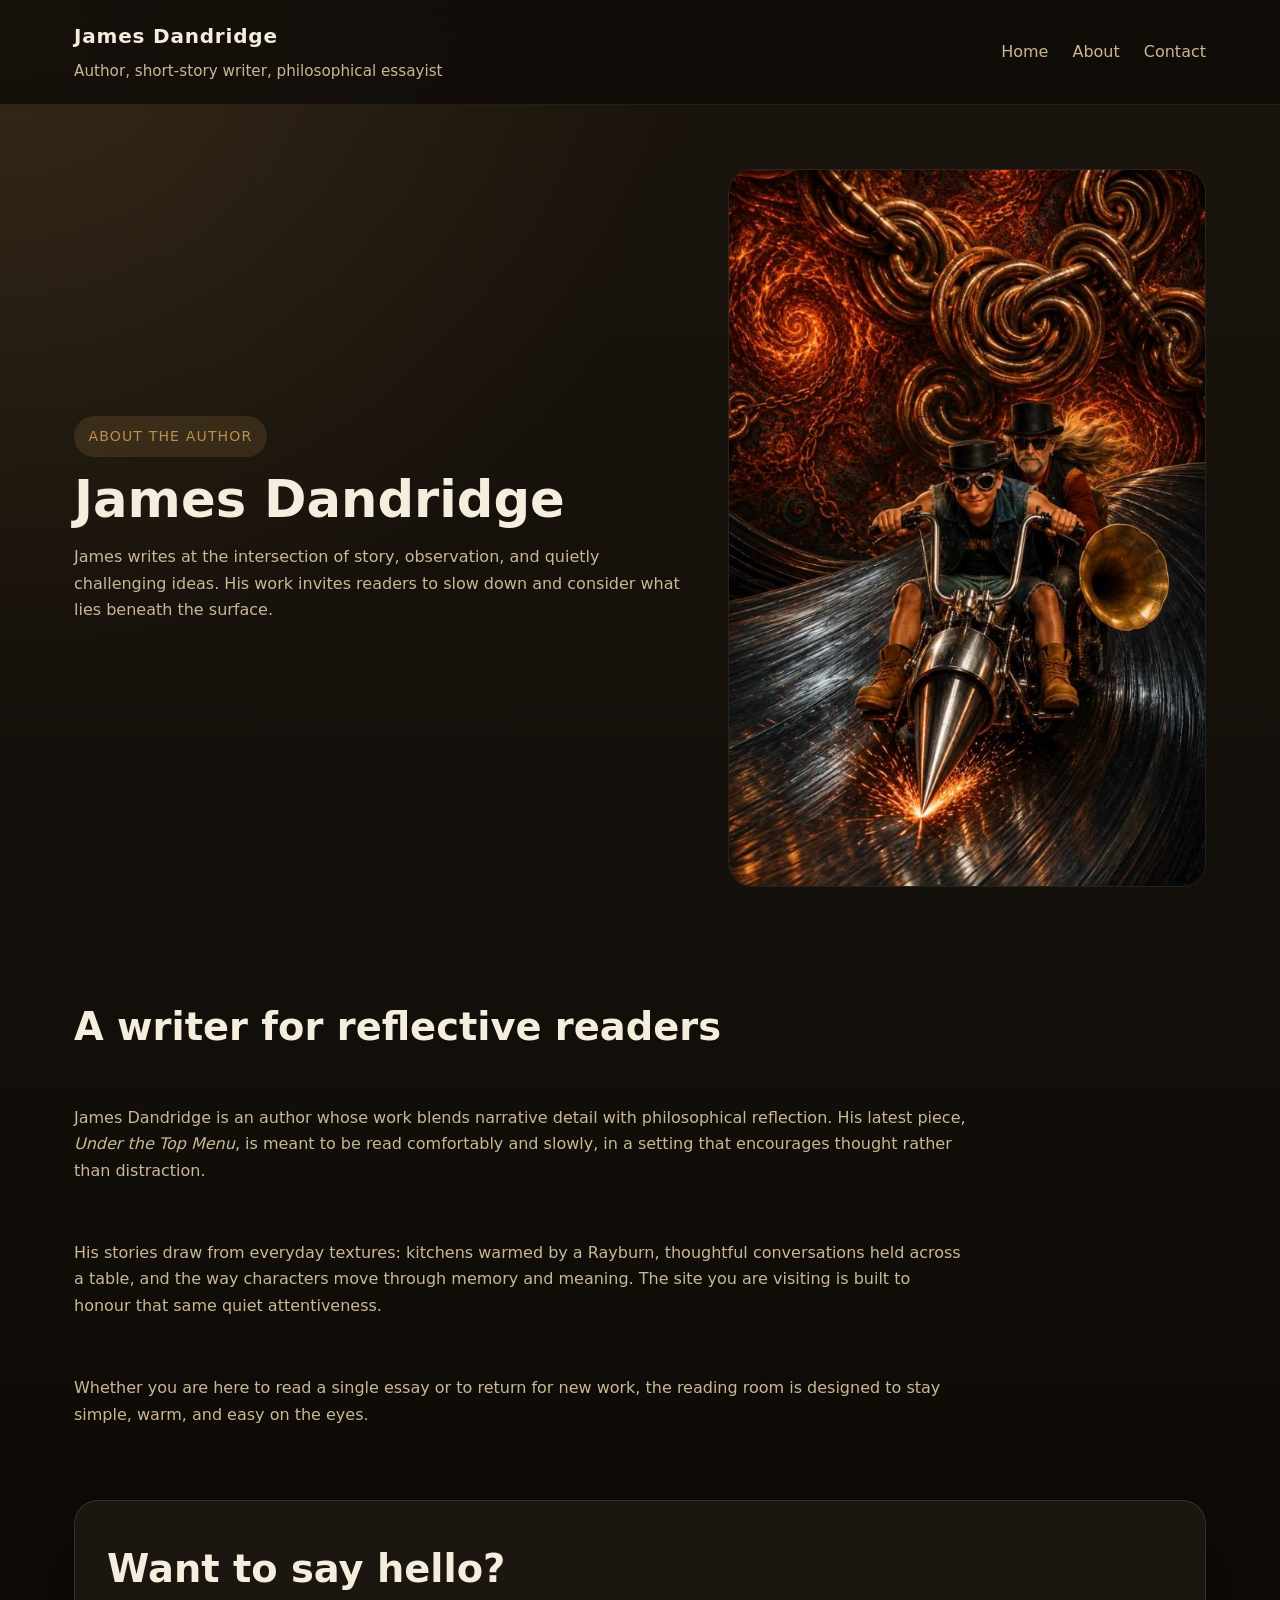
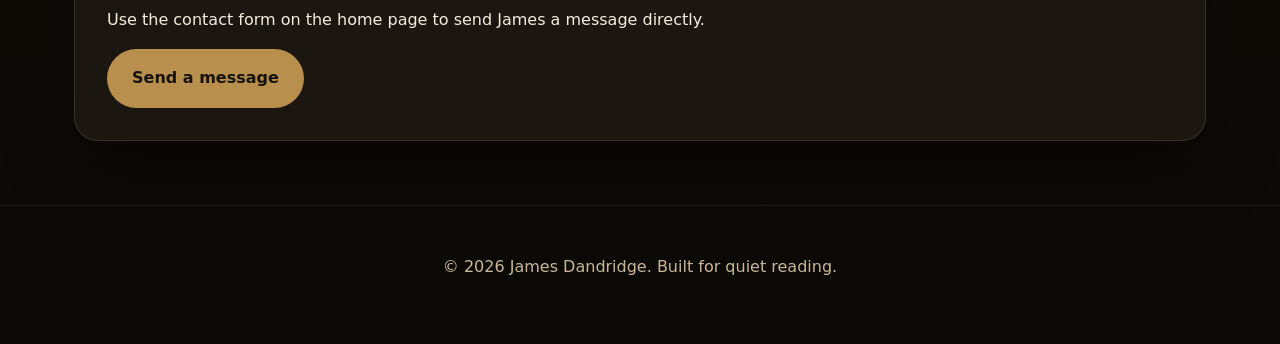
==== about.html @ 2d478050 "Initial James Dandridge author website" ====
<!DOCTYPE html>
<html lang="en">
<head>
  <meta charset="UTF-8">
  <meta name="viewport" content="width=device-width, initial-scale=1.0">
  <title>About James Dandridge</title>
  <link rel="stylesheet" href="styles.css">
</head>
<body>
  <header class="site-header">
    <div class="header-inner">
      <div class="brand">
        <a href="index.html">James Dandridge</a>
        <p>Author, short-story writer, philosophical essayist</p>
      </div>
      <nav class="site-nav">
        <a href="index.html">Home</a>
        <a href="about.html">About</a>
        <a href="#contact">Contact</a>
      </nav>
    </div>
  </header>

  <main>
    <section class="about-hero">
      <div class="about-copy">
        <span class="section-label">About the author</span>
        <h1>James Dandridge</h1>
        <p>James writes at the intersection of story, observation, and quietly challenging ideas. His work invites readers to slow down and consider what lies beneath the surface.</p>
      </div>
      <div class="about-image">
        <img src="cover.jpg" alt="Book cover for Under the Top Menu">
      </div>
    </section>

    <section class="about-section">
      <h2>A writer for reflective readers</h2>
      <p>James Dandridge is an author whose work blends narrative detail with philosophical reflection. His latest piece, <em>Under the Top Menu</em>, is meant to be read comfortably and slowly, in a setting that encourages thought rather than distraction.</p>
      <p>His stories draw from everyday textures: kitchens warmed by a Rayburn, thoughtful conversations held across a table, and the way characters move through memory and meaning. The site you are visiting is built to honour that same quiet attentiveness.</p>
      <p>Whether you are here to read a single essay or to return for new work, the reading room is designed to stay simple, warm, and easy on the eyes.</p>
    </section>

    <section class="about-contact-panel" id="contact">
      <h2>Want to say hello?</h2>
      <p>Use the contact form on the home page to send James a message directly.</p>
      <a href="index.html#contact" class="button">Send a message</a>
    </section>
  </main>

  <footer class="site-footer">
    <p>© 2026 James Dandridge. Built for quiet reading.</p>
  </footer>
</body>
</html>
---- styles.css ----
:root {
  color-scheme: dark;
  --bg: #0f0c08;
  --surface: #1d1810;
  --surface-soft: rgba(255, 244, 217, 0.1);
  --surface-muted: #27221a;
  --text: #f5edde;
  --text-muted: #c9b797;
  --accent: #b88f4d;
  --accent-strong: #d49f4f;
  --border: rgba(255, 244, 217, 0.12);
  --shadow: 0 24px 70px rgba(0, 0, 0, 0.35);
  --radius: 24px;
  font-family: Inter, ui-sans-serif, system-ui, -apple-system, BlinkMacSystemFont, "Segoe UI", sans-serif;
}

* {
  box-sizing: border-box;
}

html {
  scroll-behavior: smooth;
}

body {
  margin: 0;
  min-height: 100vh;
  background: radial-gradient(circle at top left, rgba(184, 143, 77, 0.18), transparent 30%), linear-gradient(180deg, #1a140d 0%, #0b0906 100%);
  color: var(--text);
  line-height: 1.65;
}

img {
  max-width: 100%;
  display: block;
}

a {
  color: inherit;
  text-decoration: none;
}

button,
input,
textarea {
  font: inherit;
}

.site-header {
  border-bottom: 1px solid rgba(255, 244, 217, 0.08);
  position: sticky;
  top: 0;
  z-index: 20;
  backdrop-filter: blur(14px);
  background: rgba(15, 12, 8, 0.82);
}

.header-inner {
  max-width: 1180px;
  margin: 0 auto;
  padding: 1.25rem 1.5rem;
  display: flex;
  align-items: center;
  justify-content: space-between;
  gap: 1rem;
}

.brand a {
  font-size: 1.25rem;
  font-weight: 700;
  letter-spacing: 0.04em;
}

.brand p {
  margin: 0.35rem 0 0;
  color: var(--text-muted);
  font-size: 0.95rem;
}

.site-nav {
  display: flex;
  gap: 1.5rem;
  flex-wrap: wrap;
}

.site-nav a {
  color: var(--text-muted);
  transition: color 0.2s ease;
}

.site-nav a:hover {
  color: var(--accent-strong);
}

main {
  max-width: 1180px;
  margin: 0 auto;
  padding: 2rem 1.5rem 4rem;
}

.hero,
.about-hero {
  display: grid;
  grid-template-columns: minmax(0, 1.3fr) minmax(320px, 1fr);
  gap: 2rem;
  align-items: center;
  padding: 2rem 0 3rem;
}

.hero-copy,
.about-copy {
  max-width: 680px;
}

.eyebrow,
.section-label {
  display: inline-flex;
  padding: 0.55rem 0.9rem;
  background: rgba(184, 143, 77, 0.16);
  color: var(--accent);
  font-size: 0.88rem;
  letter-spacing: 0.08em;
  text-transform: uppercase;
  border-radius: 999px;
}

h1,
h2 {
  margin: 1rem 0 1.1rem;
  line-height: 1.05;
}

h1 {
  font-size: clamp(2.6rem, 4vw, 4.5rem);
}

h2 {
  font-size: clamp(2rem, 3vw, 3rem);
}

.hero-text,
.section-intro p,
.about-copy p,
.story-content p,
.contact-card p,
.about-section p {
  max-width: 56rem;
  color: var(--text-muted);
}

.hero-buttons {
  display: flex;
  gap: 1rem;
  flex-wrap: wrap;
  margin-top: 2rem;
}

.button {
  display: inline-flex;
  align-items: center;
  justify-content: center;
  padding: 0.95rem 1.5rem;
  border-radius: 999px;
  border: 1px solid transparent;
  background: var(--accent);
  color: #15120b;
  font-weight: 700;
  transition: transform 0.2s ease, background 0.2s ease;
}

.button:hover {
  transform: translateY(-1px);
  background: var(--accent-strong);
}

.button.secondary {
  background: transparent;
  color: var(--text);
  border-color: rgba(255, 244, 217, 0.14);
}

.hero-figure {
  position: sticky;
  top: 6rem;
}

.hero-figure img {
  width: 100%;
  height: auto;
  border-radius: var(--radius);
  border: 1px solid rgba(255, 244, 217, 0.08);
  box-shadow: var(--shadow);
}

.story-section,
.about-section,
.contact-section,
.about-contact-panel {
  margin-top: 3.5rem;
}

.section-intro {
  margin-bottom: 2rem;
}

.story-content {
  background: rgba(20, 15, 9, 0.82);
  border: 1px solid var(--border);
  border-radius: var(--radius);
  padding: 2rem;
  box-shadow: var(--shadow);
}

.story-content p {
  margin: 0 0 1.75rem;
  font-size: 1.05rem;
  letter-spacing: -0.01em;
}

.story-content .section-divider {
  margin: 2rem auto;
  width: 3rem;
  color: var(--accent);
  text-align: center;
  font-size: 1.1rem;
}

.contact-section {
  display: grid;
  grid-template-columns: minmax(0, 1fr);
  gap: 2rem;
}

.contact-card {
  background: rgba(33, 25, 16, 0.92);
  border: 1px solid var(--border);
  border-radius: var(--radius);
  box-shadow: var(--shadow);
  padding: 2rem;
}

.contact-card h2 {
  margin-top: 0;
}

.contact-card form {
  display: grid;
  gap: 1rem;
  margin-top: 1.5rem;
}

.contact-card label {
  display: block;
  color: var(--text);
  font-weight: 600;
  margin-bottom: 0.4rem;
}

.contact-card input,
.contact-card textarea {
  width: 100%;
  background: #100c07;
  color: var(--text);
  border: 1px solid rgba(255, 244, 217, 0.1);
  border-radius: 16px;
  padding: 1rem 1.1rem;
}

.contact-card input:focus,
.contact-card textarea:focus {
  outline: 2px solid rgba(184, 143, 77, 0.35);
}

.contact-card button {
  width: fit-content;
}

.contact-note {
  margin-top: 1.25rem;
  color: var(--text-muted);
  font-size: 0.95rem;
}

.about-section {
  display: grid;
  gap: 1.5rem;
}

.about-hero {
  align-items: center;
}

.about-image img {
  border-radius: var(--radius);
  border: 1px solid rgba(255, 244, 217, 0.08);
}

.about-contact-panel {
  background: rgba(29, 24, 16, 0.95);
  border: 1px solid var(--border);
  border-radius: var(--radius);
  padding: 2rem;
  box-shadow: var(--shadow);
}

.site-footer {
  border-top: 1px solid rgba(255, 244, 217, 0.08);
  padding: 2rem 1.5rem 3rem;
  text-align: center;
  color: var(--text-muted);
}

@media (max-width: 900px) {
  .hero,
  .about-hero {
    grid-template-columns: 1fr;
  }

  .hero-figure,
  .about-image {
    position: static;
    top: auto;
  }
}

@media (max-width: 640px) {
  .header-inner {
    flex-direction: column;
    align-items: flex-start;
  }

  .site-nav {
    gap: 1rem;
  }

  main {
    padding: 1.5rem 1rem 3rem;
  }

  .story-content,
  .contact-card,
  .about-contact-panel {
    padding: 1.5rem;
  }
}
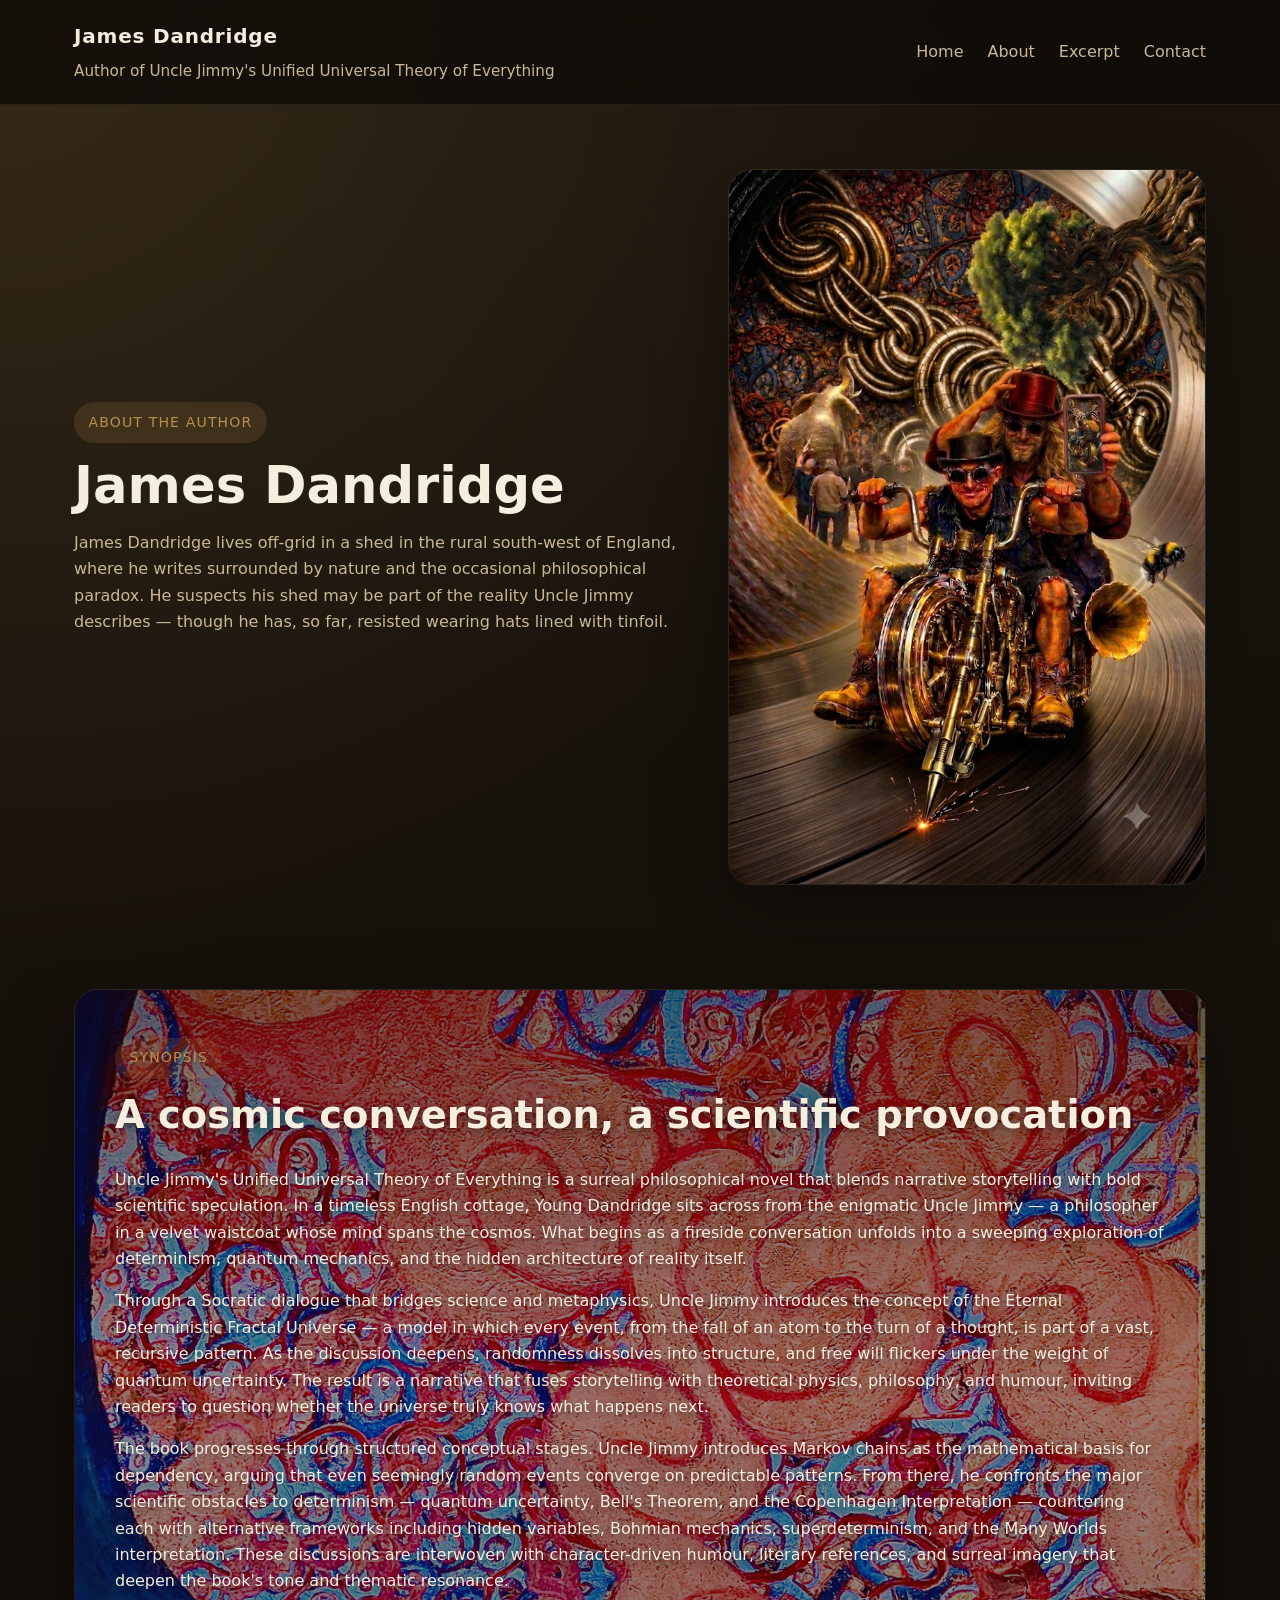
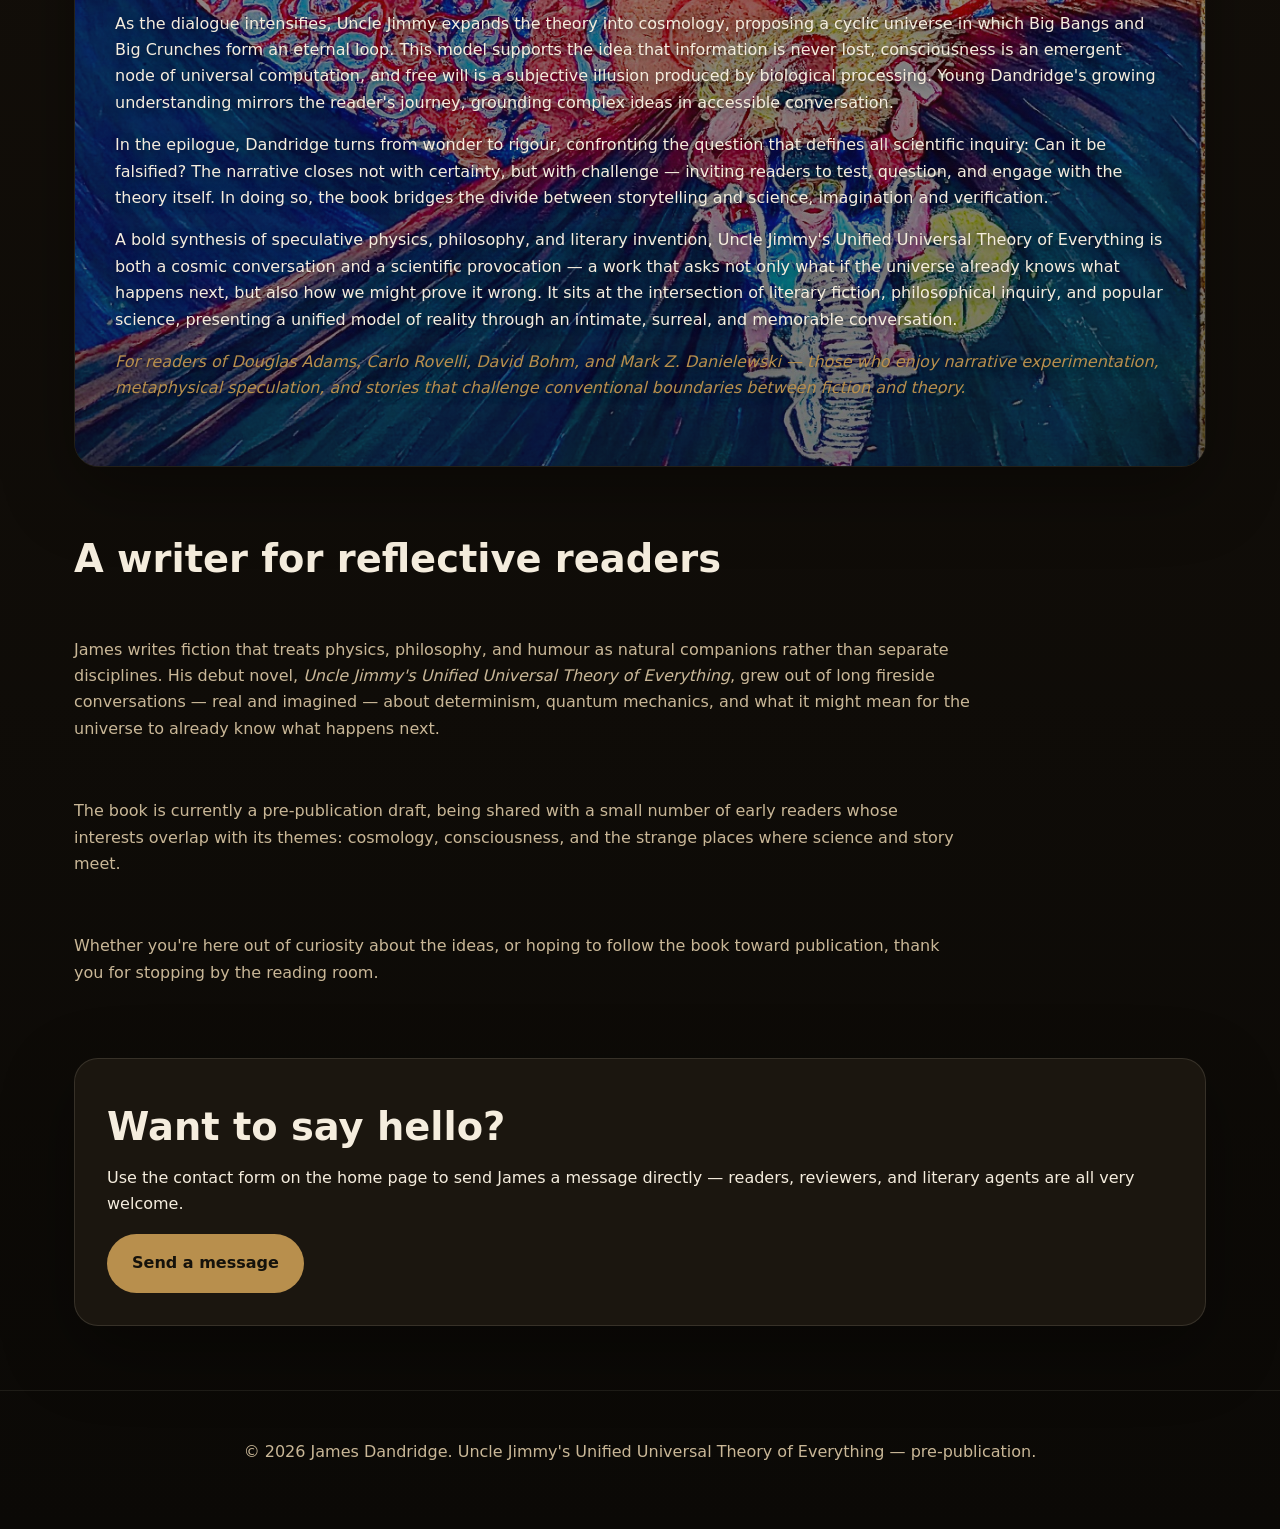
==== commit 1b5599e3: "Update site content and add cover art, gallery assets, and excerpts Co-Authored-By: Claude Sonnet 5 " ====
--- a/about.html
+++ b/about.html
@@ -4,6 +4,7 @@
   <meta charset="UTF-8">
   <meta name="viewport" content="width=device-width, initial-scale=1.0">
   <title>About James Dandridge</title>
+  <meta name="description" content="About James Dandridge, author of the pre-publication novel Uncle Jimmy's Unified Universal Theory of Everything.">
   <link rel="stylesheet" href="styles.css">
 </head>
 <body>
@@ -11,11 +12,12 @@
     <div class="header-inner">
       <div class="brand">
         <a href="index.html">James Dandridge</a>
-        <p>Author, short-story writer, philosophical essayist</p>
+        <p>Author of Uncle Jimmy's Unified Universal Theory of Everything</p>
       </div>
       <nav class="site-nav">
         <a href="index.html">Home</a>
         <a href="about.html">About</a>
+        <a href="index.html#excerpt">Excerpt</a>
         <a href="#contact">Contact</a>
       </nav>
     </div>
@@ -26,29 +28,51 @@
       <div class="about-copy">
         <span class="section-label">About the author</span>
         <h1>James Dandridge</h1>
-        <p>James writes at the intersection of story, observation, and quietly challenging ideas. His work invites readers to slow down and consider what lies beneath the surface.</p>
+        <p>James Dandridge lives off-grid in a shed in the rural south-west of England, where he writes surrounded by nature and the occasional philosophical paradox. He suspects his shed may be part of the reality Uncle Jimmy describes — though he has, so far, resisted wearing hats lined with tinfoil.</p>
       </div>
       <div class="about-image">
-        <img src="cover.jpg" alt="Book cover for Under the Top Menu">
+        <img src="cover.png" alt="Cover art for Uncle Jimmy's Unified Universal Theory of Everything, showing Young Dandridge and Uncle Jimmy riding a steampunk motorcycle through a spiralling bronze fractal">
+      </div>
+    </section>
+
+    <section id="synopsis" class="synopsis-section">
+      <div class="synopsis-frame">
+        <img class="synopsis-bg" src="assets/synopsis_painting.jpeg" alt="A painting of Young Dandridge and Uncle Jimmy riding a steampunk motorcycle through a swirling red and blue tunnel, echoing the book's fractal, looping cosmos">
+        <div class="synopsis-scrim"></div>
+        <div class="synopsis-copy">
+          <div class="section-intro">
+            <span class="section-label">Synopsis</span>
+            <h2>A cosmic conversation, a scientific provocation</h2>
+          </div>
+          <div class="synopsis-content">
+            <p>Uncle Jimmy's Unified Universal Theory of Everything is a surreal philosophical novel that blends narrative storytelling with bold scientific speculation. In a timeless English cottage, Young Dandridge sits across from the enigmatic Uncle Jimmy — a philosopher in a velvet waistcoat whose mind spans the cosmos. What begins as a fireside conversation unfolds into a sweeping exploration of determinism, quantum mechanics, and the hidden architecture of reality itself.</p>
+            <p>Through a Socratic dialogue that bridges science and metaphysics, Uncle Jimmy introduces the concept of the Eternal Deterministic Fractal Universe — a model in which every event, from the fall of an atom to the turn of a thought, is part of a vast, recursive pattern. As the discussion deepens, randomness dissolves into structure, and free will flickers under the weight of quantum uncertainty. The result is a narrative that fuses storytelling with theoretical physics, philosophy, and humour, inviting readers to question whether the universe truly knows what happens next.</p>
+            <p>The book progresses through structured conceptual stages. Uncle Jimmy introduces Markov chains as the mathematical basis for dependency, arguing that even seemingly random events converge on predictable patterns. From there, he confronts the major scientific obstacles to determinism — quantum uncertainty, Bell's Theorem, and the Copenhagen Interpretation — countering each with alternative frameworks including hidden variables, Bohmian mechanics, superdeterminism, and the Many Worlds interpretation. These discussions are interwoven with character-driven humour, literary references, and surreal imagery that deepen the book's tone and thematic resonance.</p>
+            <p>As the dialogue intensifies, Uncle Jimmy expands the theory into cosmology, proposing a cyclic universe in which Big Bangs and Big Crunches form an eternal loop. This model supports the idea that information is never lost, consciousness is an emergent node of universal computation, and free will is a subjective illusion produced by biological processing. Young Dandridge's growing understanding mirrors the reader's journey, grounding complex ideas in accessible conversation.</p>
+            <p>In the epilogue, Dandridge turns from wonder to rigour, confronting the question that defines all scientific inquiry: Can it be falsified? The narrative closes not with certainty, but with challenge — inviting readers to test, question, and engage with the theory itself. In doing so, the book bridges the divide between storytelling and science, imagination and verification.</p>
+            <p>A bold synthesis of speculative physics, philosophy, and literary invention, Uncle Jimmy's Unified Universal Theory of Everything is both a cosmic conversation and a scientific provocation — a work that asks not only what if the universe already knows what happens next, but also how we might prove it wrong. It sits at the intersection of literary fiction, philosophical inquiry, and popular science, presenting a unified model of reality through an intimate, surreal, and memorable conversation.</p>
+            <p class="comp-titles">For readers of Douglas Adams, Carlo Rovelli, David Bohm, and Mark Z. Danielewski — those who enjoy narrative experimentation, metaphysical speculation, and stories that challenge conventional boundaries between fiction and theory.</p>
+          </div>
+        </div>
       </div>
     </section>
 
     <section class="about-section">
       <h2>A writer for reflective readers</h2>
-      <p>James Dandridge is an author whose work blends narrative detail with philosophical reflection. His latest piece, <em>Under the Top Menu</em>, is meant to be read comfortably and slowly, in a setting that encourages thought rather than distraction.</p>
-      <p>His stories draw from everyday textures: kitchens warmed by a Rayburn, thoughtful conversations held across a table, and the way characters move through memory and meaning. The site you are visiting is built to honour that same quiet attentiveness.</p>
-      <p>Whether you are here to read a single essay or to return for new work, the reading room is designed to stay simple, warm, and easy on the eyes.</p>
+      <p>James writes fiction that treats physics, philosophy, and humour as natural companions rather than separate disciplines. His debut novel, <em>Uncle Jimmy's Unified Universal Theory of Everything</em>, grew out of long fireside conversations — real and imagined — about determinism, quantum mechanics, and what it might mean for the universe to already know what happens next.</p>
+      <p>The book is currently a pre-publication draft, being shared with a small number of early readers whose interests overlap with its themes: cosmology, consciousness, and the strange places where science and story meet.</p>
+      <p>Whether you're here out of curiosity about the ideas, or hoping to follow the book toward publication, thank you for stopping by the reading room.</p>
     </section>
 
     <section class="about-contact-panel" id="contact">
       <h2>Want to say hello?</h2>
-      <p>Use the contact form on the home page to send James a message directly.</p>
+      <p>Use the contact form on the home page to send James a message directly — readers, reviewers, and literary agents are all very welcome.</p>
       <a href="index.html#contact" class="button">Send a message</a>
     </section>
   </main>
 
   <footer class="site-footer">
-    <p>© 2026 James Dandridge. Built for quiet reading.</p>
+    <p>© 2026 James Dandridge. Uncle Jimmy's Unified Universal Theory of Everything — pre-publication.</p>
   </footer>
 </body>
 </html>
--- a/styles.css
+++ b/styles.css
@@ -141,7 +141,6 @@
 .hero-text,
 .section-intro p,
 .about-copy p,
-.story-content p,
 .contact-card p,
 .about-section p {
   max-width: 56rem;
@@ -184,7 +183,8 @@
   top: 6rem;
 }
 
-.hero-figure img {
+.hero-figure img,
+.about-image img {
   width: 100%;
   height: auto;
   border-radius: var(--radius);
@@ -192,7 +192,39 @@
   box-shadow: var(--shadow);
 }
 
-.story-section,
+.synopsis-frame {
+  position: relative;
+  border-radius: var(--radius);
+  border: 1px solid rgba(255, 244, 217, 0.08);
+  box-shadow: var(--shadow);
+  overflow: hidden;
+}
+
+.synopsis-bg {
+  position: absolute;
+  inset: 0;
+  width: 100%;
+  height: 100%;
+  object-fit: cover;
+  z-index: 0;
+}
+
+.synopsis-scrim {
+  position: absolute;
+  inset: 0;
+  background: linear-gradient(180deg, rgba(15, 12, 8, 0.55) 0%, rgba(15, 12, 8, 0.4) 35%, rgba(15, 12, 8, 0.55) 100%);
+  z-index: 1;
+}
+
+.synopsis-copy {
+  position: relative;
+  z-index: 2;
+  padding: 3rem 2.5rem;
+  text-shadow: 0 2px 10px rgba(0, 0, 0, 0.5);
+}
+
+.synopsis-section,
+.excerpt-section,
 .about-section,
 .contact-section,
 .about-contact-panel {
@@ -203,7 +235,12 @@
   margin-bottom: 2rem;
 }
 
-.story-content {
+.comp-titles {
+  font-style: italic;
+  color: var(--accent);
+}
+
+.excerpt-content {
   background: rgba(20, 15, 9, 0.82);
   border: 1px solid var(--border);
   border-radius: var(--radius);
@@ -211,18 +248,39 @@
   box-shadow: var(--shadow);
 }
 
-.story-content p {
+.excerpt-content p {
   margin: 0 0 1.75rem;
   font-size: 1.05rem;
   letter-spacing: -0.01em;
 }
 
-.story-content .section-divider {
+.excerpt-content .section-divider {
   margin: 2rem auto;
   width: 3rem;
   color: var(--accent);
   text-align: center;
   font-size: 1.1rem;
+}
+
+.excerpt-figure {
+  margin: 2.25rem 0;
+  display: block;
+}
+
+.excerpt-figure img {
+  width: 100%;
+  height: auto;
+  border-radius: 16px;
+  border: 1px solid rgba(255, 244, 217, 0.1);
+  box-shadow: var(--shadow);
+}
+
+.excerpt-figure figcaption {
+  margin-top: 0.75rem;
+  color: var(--text-muted);
+  font-size: 0.9rem;
+  font-style: italic;
+  text-align: center;
 }
 
 .contact-section {
@@ -290,11 +348,6 @@
   align-items: center;
 }
 
-.about-image img {
-  border-radius: var(--radius);
-  border: 1px solid rgba(255, 244, 217, 0.08);
-}
-
 .about-contact-panel {
   background: rgba(29, 24, 16, 0.95);
   border: 1px solid var(--border);
@@ -337,9 +390,10 @@
     padding: 1.5rem 1rem 3rem;
   }
 
-  .story-content,
+  .excerpt-content,
   .contact-card,
-  .about-contact-panel {
+  .about-contact-panel,
+  .synopsis-copy {
     padding: 1.5rem;
   }
 }
